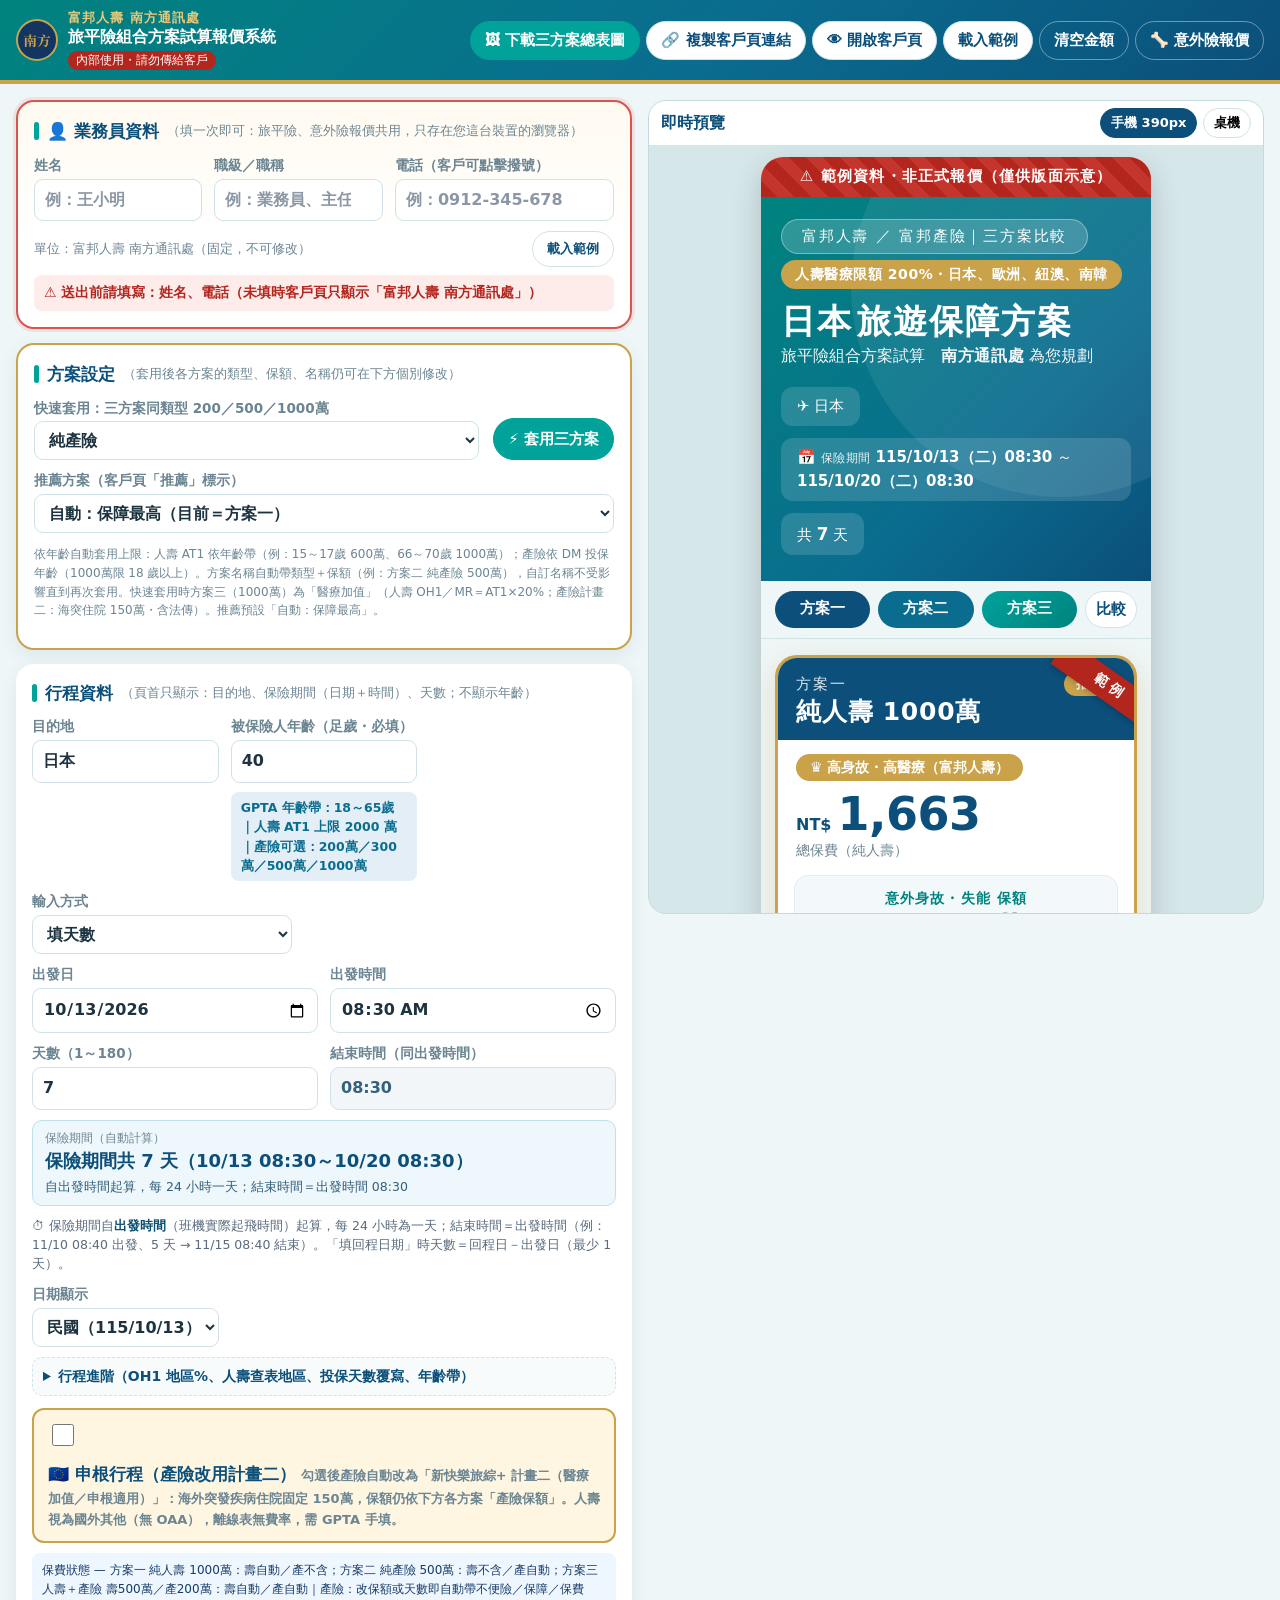
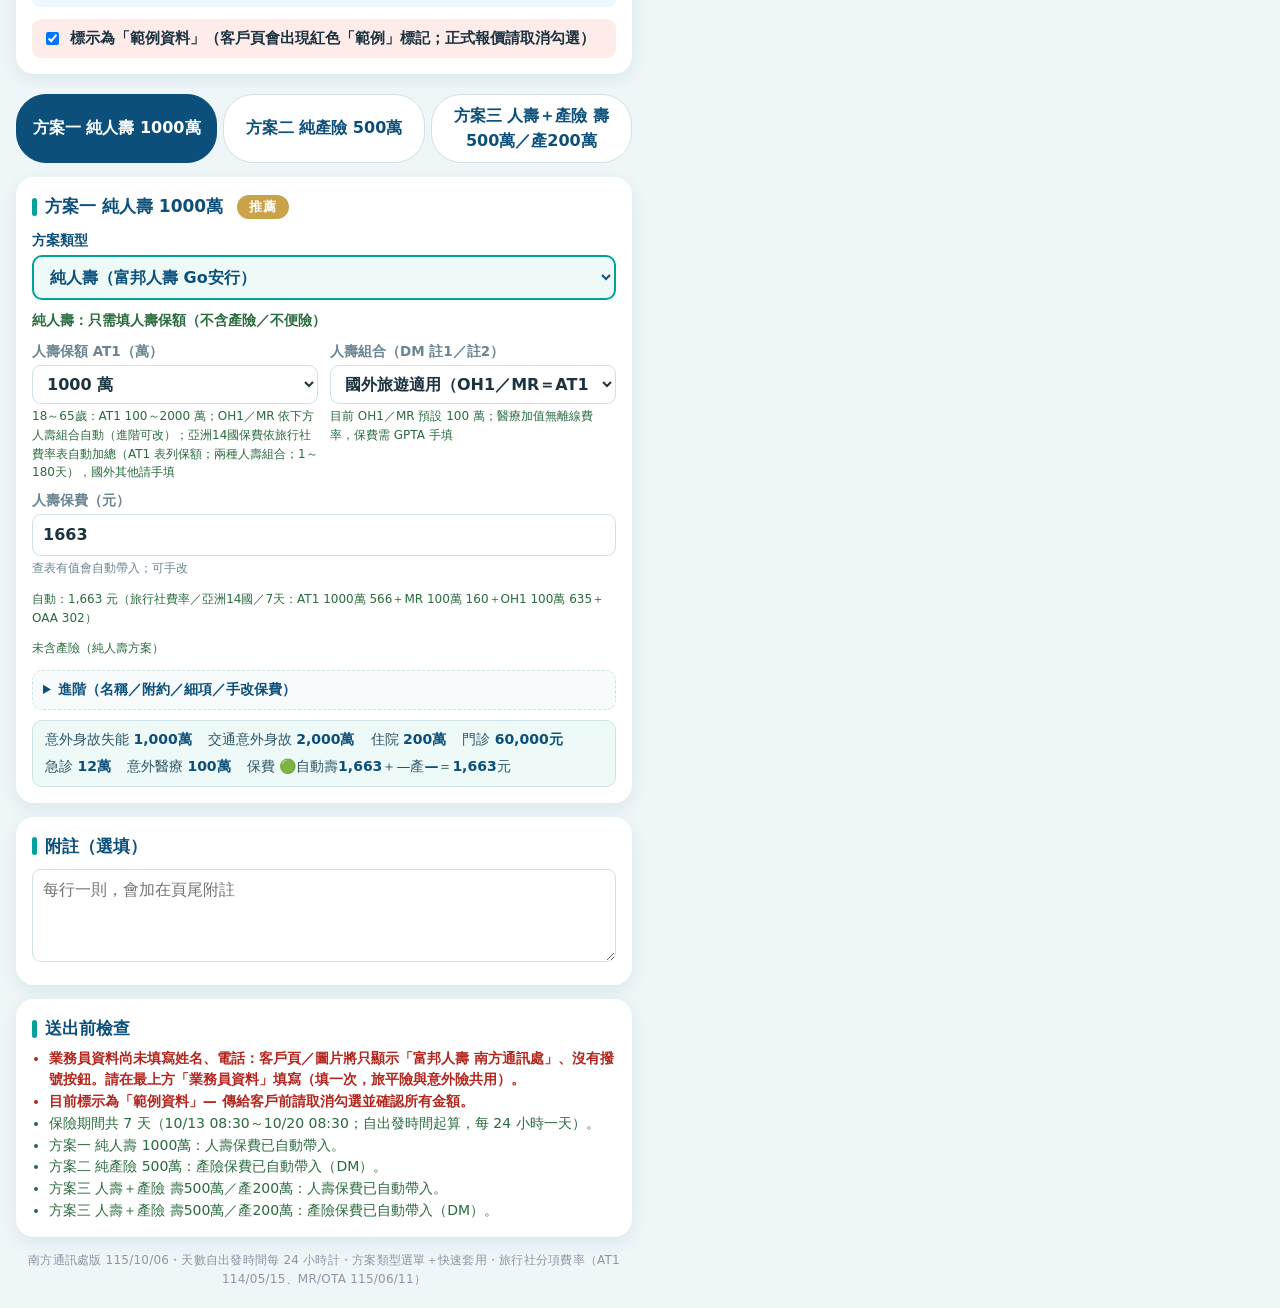
==== editor.html @ 86b8bc01 "Add the Nanfang travel-quote static site at the repository root. Includes editor.html, index.html, c" ====
<!doctype html>
<html lang="zh-Hant-TW">
<head>
<meta charset="utf-8">
<meta name="viewport" content="width=device-width, initial-scale=1">
<meta name="theme-color" content="#0a6d8f">
<meta name="robots" content="noindex, nofollow">
<meta http-equiv="Cache-Control" content="no-cache, no-store, must-revalidate">
<meta http-equiv="Pragma" content="no-cache">
<meta http-equiv="Expires" content="0">
<title>旅平險組合方案試算報價系統｜富邦人壽 南方通訊處</title>
<link rel="icon" type="image/png" href="img/favicon.png?v=20261007fr9">
<link rel="apple-touch-icon" href="img/apple-touch-icon.png?v=20261007fr9">
<link rel="stylesheet" href="css/style.css?v=20261007fr9">
<link rel="stylesheet" href="css/editor.css?v=20261007fr9">
</head>
<body class="editor-body">
<header class="ed-top">
  <div class="ed-brand"><img class="ed-logo" src="img/logo.png?v=20261007fr9" alt="富邦人壽 南方通訊處" width="42" height="42"><span class="ed-brand-text"><span class="ed-slogan">富邦人壽 南方通訊處</span><span class="ed-title"><b>旅平險組合方案試算報價系統</b><span class="ed-internal">內部使用・請勿傳給客戶</span></span></span></div>
  <div class="ed-actions">
    <button type="button" class="btn btn-gold" id="btnSummaryPng">🖼 下載三方案總表圖</button>
    <button type="button" class="btn" id="btnCopyLink" title="把客戶頁網址（報價資料全在網址內）複製下來貼到 LINE">🔗 複製客戶頁連結</button>
    <button type="button" class="btn" id="btnOpenClient">👁 開啟客戶頁</button>
    <button type="button" class="btn" id="btnSample">載入範例</button>
    <button type="button" class="btn btn-ghost" id="btnClear">清空金額</button>
    <a class="btn btn-ghost" id="lnkAccident" href="https://s193yt.github.io/accident-quote/" title="意外險保障試算報價系統">🦴 意外險報價</a>
  </div>
</header>


<div class="ed-layout">
  <form class="ed-form" id="form" autocomplete="off" onsubmit="return false">
    <section class="ed-card agent-card" id="agentCard">
      <h2>👤 業務員資料 <small>（填一次即可：旅平險、意外險報價共用，只存在您這台裝置的瀏覽器）</small></h2>
      <div class="grid agent-grid">
        <label>姓名<input type="text" id="agentName" maxlength="20" placeholder="例：王小明" autocomplete="off"></label>
        <label>職級／職稱<input type="text" id="agentTitle" maxlength="20" list="agentTitleList" placeholder="例：業務員、主任" autocomplete="off"></label>
        <label>電話（客戶可點擊撥號）<input type="tel" id="agentPhone" maxlength="24" placeholder="例：0912-345-678" autocomplete="off"></label>
      </div>
      <datalist id="agentTitleList"></datalist>
      <div class="agent-foot"><span class="agent-unit">單位：富邦人壽 南方通訊處（固定，不可修改）</span><button type="button" class="btn btn-sm" id="agentSample">載入範例</button></div>
      <p class="agent-status" id="agentStatus" role="status"></p>
    </section>
    <section class="ed-card quick-card" id="quickCard">
      <h2>方案設定 <small>（套用後各方案的類型、保額、名稱仍可在下方個別修改）</small></h2>
      <div class="quick-row">
        <label>快速套用：三方案同類型 200／500／1000萬
          <select id="quickKind">
            <option value="prop">純產險</option>
            <option value="life">純人壽（AT1）</option>
            <option value="both">人壽＋產險（壽、產各同檔）</option>
          </select>
        </label>
        <button type="button" class="btn btn-gold" id="btnQuickApply">⚡ 套用三方案</button>
        <label>推薦方案（客戶頁「推薦」標示）
          <select id="recoSel">
            <option value="auto">自動：保障最高</option>
            <option value="">無</option>
            <option value="0">方案一</option>
            <option value="1">方案二</option>
            <option value="2">方案三</option>
          </select>
        </label>
      </div>
      <p class="hint">依年齡自動套用上限：人壽 AT1 依年齡帶（例：15～17歲 600萬、66～70歲 1000萬）；產險依 DM 投保年齡（1000萬限 18 歲以上）。方案名稱自動帶類型＋保額（例：方案二 純產險 500萬），自訂名稱不受影響直到再次套用。快速套用時方案三（1000萬）為「醫療加值」（人壽 OH1／MR＝AT1×20%；產險計畫二：海突住院 150萬・含法傳）。推薦預設「自動：保障最高」。</p>
    </section>

    <section class="ed-card">
      <h2>行程資料 <small>（頁首只顯示：目的地、保險期間（日期＋時間）、天數；不顯示年齡）</small></h2>
      <div class="grid g2">
        <label>目的地<input type="text" data-k="destination" placeholder="例：日本／法國（申根）" aria-describedby="destWarn"><span class="dest-warn" id="destWarn" role="alert" hidden></span></label>
        <label>被保險人年齡（足歲・必填）<input type="number" min="0" max="100" step="1" data-k="age" inputmode="numeric" placeholder="例：35（不會顯示在客戶頁）" aria-describedby="ageWarn ageHint"><span class="dest-warn" id="ageWarn" role="alert" hidden></span><span class="hint" id="ageHint"></span></label>
        <div class="date-row">
          <label class="mode-sel">輸入方式<select data-k="dateMode"><option value="days">填天數</option><option value="range">填回程日期</option></select></label>
          <label>出發日<input type="date" data-k="startDate"></label>
          <label>出發時間<input type="time" step="60" data-k="startTime" aria-describedby="periodHint"></label>
          <label class="m-days">天數（1～180）<input type="number" min="1" max="180" step="1" inputmode="numeric" data-k="tripDays" placeholder="例：5"></label>
          <label class="m-range">回程日<input type="date" data-k="endDate"></label>
          <label>結束時間（同出發時間）<input type="text" id="endTimeRO" readonly tabindex="-1" placeholder="同出發時間"></label>
          <div class="days-auto" id="daysAuto" aria-live="polite"><span class="days-auto-lbl">保險期間（自動計算）</span><span class="days-auto-val" id="daysAutoVal"></span><span class="days-auto-sub" id="daysAutoSub"></span></div>
          <p class="period-hint" id="periodHint">⏱ 保險期間自<b>出發時間</b>（班機實際起飛時間）起算，每 24 小時為一天；結束時間＝出發時間（例：11/10 08:40 出發、5 天 → 11/15 08:40 結束）。「填回程日期」時天數＝回程日－出發日（最少 1 天）。</p>
          <span class="dest-warn" id="dateWarn" role="alert" hidden></span>
        </div>
        <label>日期顯示
          <select data-k="dateFormat"><option value="roc">民國（115/10/13）</option><option value="ad">西元（2026/10/13）</option></select>
        </label>
      </div>
      <details class="prop-advanced" style="margin-top:10px">
        <summary>行程進階（OH1 地區%、人壽查表地區、投保天數覆寫、年齡帶）</summary>
        <div class="grid g2" style="margin-top:8px">
          <label>人壽 OH1 地區限額調整
            <select data-k="lifeRegionPct"></select>
            <span class="hint" id="regionHint"></span>
          </label>
          <label>人壽費率類型
            <select data-k="lifeRateType">
              <option value="agency">旅行社／快易保費率</option>
            </select>
          </label>
          <label>人壽旅遊地區（查表用）
            <select data-k="lifeRegion">
              <option value="asia14">國外亞洲14國（可附 OAA）</option>
              <option value="other">國外其他</option>
            </select>
            <span class="hint">申根勾選時會自動改為「國外其他」</span>
          </label>
          <label>投保天數覆寫（選填）
            <input type="number" min="1" max="365" step="1" data-k="daysOverride" inputmode="numeric" placeholder="空白＝依上方天數／日期">
            <span class="hint">一般不需填：天數依上方輸入計算。僅在公司系統試算天數不同時手動指定</span>
          </label>
          <label>年齡區間（依上方年齡自動・客戶頁不顯示）
            <select data-k="ageBand" disabled>
              <option value="18-65">18足歲～65歲</option>
              <option value="15-17">15足歲～17歲</option>
              <option value="66-70">66～70歲</option>
              <option value="71-75">71～75歲</option>
              <option value="76-80">76～80歲</option>
              <option value="81-100">81～100歲</option>
              <option value="under15">未滿15足歲</option>
            </select>
          </label>
        </div>
      </details>
      <label class="schengen-toggle">
        <input type="checkbox" data-k="schengen">
        <span>
          <span class="st-title">🇪🇺 申根行程（產險改用計畫二）</span>
          <span class="st-desc">勾選後產險自動改為「新快樂旅綜+ 計畫二（醫療加值／申根適用）」：海外突發疾病住院固定 <b>150萬</b>，保額仍依下方各方案「產險保額」。人壽視為國外其他（無 OAA），離線表無費率，需 GPTA 手填。</span>
          <span class="hint auto" id="schengenAutoHint" hidden>已依目的地自動勾選申根</span>
        </span>
      </label>
      <p class="hint" id="autoPremiumBanner" style="margin:10px 0 0;padding:8px 10px;background:#eef6ff;border-radius:8px;color:#173c66"></p>
      <label class="check sample-check"><input type="checkbox" data-k="sample"> 標示為「範例資料」（客戶頁會出現紅色「範例」標記；正式報價請取消勾選）</label>
    </section>

    <div class="plan-tabs" id="planTabs"></div>
    <div id="planForms"></div>

    <section class="ed-card">
      <h2>附註（選填）</h2>
      <textarea data-k="extraNotesText" rows="3" placeholder="每行一則，會加在頁尾附註"></textarea>
    </section>

    <section class="ed-card checks" id="checks"></section>
  <p class="build-ver" id="buildVersion">南方通訊處版 115/10/06・天數自出發時間每 24 小時計・方案類型選單＋快速套用・旅行社分項費率（AT1 114/05/15、MR/OTA 115/06/11）</p>
  </form>

  <aside class="ed-preview">
    <div class="pv-bar">
      <span>即時預覽</span>
      <div class="pv-toggle">
        <button type="button" class="on" data-w="390">手機 390px</button>
        <button type="button" data-w="full">桌機</button>
      </div>
    </div>
    <div class="pv-scroll"><div class="pv-frame" id="pvFrame"><div class="app" id="preview"></div></div></div>
  </aside>
</div>

<script src="js/vendor/pako.min.js?v=20261007fr9"></script>
<script src="js/vendor/html2canvas.min.js?v=20261007fr9"></script>
<script src="js/agent-profile.js?v=20261007fr9"></script>
<script src="js/common.js?v=20261007fr9"></script>
<script src="js/sample-data.js?v=20261007fr9"></script>
<script src="js/presets.js?v=20261007fr9"></script>
<script src="js/life-component-rates.js?v=20261007fr9"></script>
<script src="js/life-rates.js?v=20261007fr9"></script>
<script src="js/summary-export.js?v=20261007fr9"></script>
<script src="js/editor.js?v=20261007fr9"></script>
</body>
</html>
---- css/style.css ----
/* 旅平險 三方案報價 — 115/10/06 美編：同原版 DM（青綠→深藍漸層、白色圓角卡、金色推薦框） */
:root {
  --navy: #0b4f7a;        /* DM 深藍（方案一、標題字） */
  --navy-2: #0a6d8f;      /* DM 湖藍（方案二） */
  --navy-3: #0a3d5e;      /* 頁尾漸層深端 */
  --teal: #00a29a;        /* DM 青綠（方案三、強調、電話膠囊） */
  --teal-d: #00837f;
  --gold: #c9a24a;        /* DM 金（推薦框、頁尾金線、logo 金框） */
  --gold-2: #e6c97a;
  --gold-soft: #fff6e2;
  --amber-bg: #fff1d6; --amber: #a86a00;
  --blue-bg: #e3eef6;
  --navy-soft: #e3eef6;
  --tint: #f3f9fa;        /* 表格首欄、身故框 */
  --tint-teal: #eefaf8;   /* 推薦欄底色 */
  --ink: #1d3340;
  --ink-2: #4b6573;
  --muted: #6b8592;
  --line: #e3edf0;
  --dash: #cfe3e6;
  --bg: #eef6f7;
  --card: #ffffff;
  --danger: #b3261e;
  --radius: 22px;
  --shadow: 0 10px 30px rgba(11,79,122,.13);
  --font: "Noto Sans CJK TC", "Noto Sans TC", "PingFang TC", "Heiti TC", "Microsoft JhengHei", system-ui, sans-serif;
}
* { box-sizing: border-box; }
html { -webkit-text-size-adjust: 100%; text-size-adjust: 100%; }
body {
  margin: 0; background: var(--bg); color: var(--ink);
  font-family: var(--font); font-size: 17px; line-height: 1.55;
  -webkit-font-smoothing: antialiased;
}
.app { max-width: 1240px; margin: 0 auto; padding-bottom: env(safe-area-inset-bottom); background: var(--bg); }
.loading, .noscript { padding: 48px 20px; text-align: center; color: var(--muted); }

/* 範例標示 */
.sample-banner {
  position: sticky; top: 0; z-index: 20;
  background: repeating-linear-gradient(45deg, #b3261e, #b3261e 12px, #c4362d 12px, #c4362d 24px);
  color: #fff; text-align: center; font-weight: 700; letter-spacing: .08em;
  padding: 8px 12px; font-size: 15px;
}
.card-sample {
  position: absolute; top: 14px; right: -38px; transform: rotate(35deg);
  background: var(--danger); color: #fff; font-weight: 800; font-size: 14px; letter-spacing: .3em;
  padding: 4px 44px; z-index: 2; box-shadow: 0 2px 6px rgba(0,0,0,.2);
}

/* ===== 頁首（DM hero：漸層＋右上圓形光暈＋標籤膠囊＋大標＋行程膠囊） ===== */
.hero {
  background: linear-gradient(135deg, var(--teal-d) 0%, var(--navy-2) 60%, var(--navy) 100%);
  color: #fff; padding: 22px 20px 26px; position: relative; overflow: hidden;
}
.hero::after {
  content: ""; position: absolute; right: -90px; top: -90px; width: 260px; height: 260px;
  border-radius: 50%; background: rgba(255,255,255,.07); pointer-events: none;
}
.hero > * { position: relative; z-index: 1; }
.hero-tags { display: flex; flex-wrap: wrap; gap: 6px 8px; align-items: center; }
.hero-tag {
  display: inline-block; background: rgba(255,255,255,.18); border: 1px solid rgba(255,255,255,.35);
  border-radius: 40px; padding: 3px 14px; font-size: 13.5px; letter-spacing: .12em;
}
.hero-badge, .hero-schengen {
  display: inline-block; padding: 3px 12px; border-radius: 40px; font-size: 12.5px; font-weight: 700;
  background: #fff; color: var(--navy); letter-spacing: .04em;
}
.hero-badge.gold, .hero-region { background: var(--gold); color: #fff; }
.hero-title {
  margin: 10px 0 2px; font-size: 34px; line-height: 1.2; font-weight: 700; letter-spacing: .06em;
  display: flex; flex-wrap: wrap; gap: 0 4px; align-items: baseline;
}
.hero-title .ttl { white-space: nowrap; }
.hero-sub { font-size: 16px; opacity: .95; }
.hero-sub b { font-weight: 700; letter-spacing: .04em; }
.hero-trip { display: flex; flex-wrap: wrap; gap: 8px; margin-top: 14px; font-size: 15px; }
.hero-trip span { background: rgba(255,255,255,.14); border-radius: 10px; padding: 5px 12px; }
.hero-trip b { font-weight: 700; font-size: 1.12em; }

/* 方案導覽（手機） */
.plan-nav {
  position: sticky; top: 0; z-index: 10; display: flex; gap: 8px; padding: 10px 14px;
  background: rgba(238,246,247,.95); backdrop-filter: blur(6px); -webkit-backdrop-filter: blur(6px);
  border-bottom: 1px solid var(--dash); overflow-x: auto;
}
.sample-banner ~ .plan-nav { top: 39px; }
.plan-nav a {
  flex: 1 0 auto; text-align: center; text-decoration: none; color: #fff; white-space: nowrap;
  background: var(--navy); border-radius: 999px; padding: 6px 14px; font-weight: 700; font-size: 15px;
}
.plan-nav a.pc2 { background: var(--navy-2); }
.plan-nav a.pc3 { background: linear-gradient(135deg, var(--teal), var(--teal-d)); }
.plan-nav a.nav-cmp { background: #fff; color: var(--navy); border: 1px solid var(--dash); flex-grow: 0; }
.plan-nav a:active { filter: brightness(.9); }

/* ===== 方案卡片（DM opt） ===== */
.plans { display: grid; grid-template-columns: 1fr; gap: 18px; padding: 16px 14px 8px; }
.plan-card {
  position: relative; overflow: hidden; background: var(--card); border-radius: var(--radius);
  border: 3px solid transparent; box-shadow: var(--shadow);
  display: flex; flex-direction: column; scroll-margin-top: 64px;
  --pc: var(--navy); --pc-bg: var(--blue-bg);
}
.plan-card.pc2 { --pc: var(--navy-2); --pc-bg: var(--amber-bg); }
.plan-card.pc3 { --pc: var(--teal-d); --pc-bg: #dff4f1; }
.plan-card.is-reco { border-color: var(--gold); box-shadow: 0 10px 30px rgba(201,162,74,.28); }
.plan-head { background: var(--pc); color: #fff; padding: 14px 18px 12px; }
.plan-card.pc3 .plan-head { background: linear-gradient(135deg, var(--teal), var(--teal-d)); }
.plan-title { display: flex; align-items: center; gap: 10px; }
.plan-no { font-size: 15px; opacity: .88; letter-spacing: .14em; }
.plan-nm { font-size: 25px; font-weight: 700; line-height: 1.25; letter-spacing: .03em; }
.plan-title:only-child .plan-no { font-size: 24px; font-weight: 700; opacity: 1; }
.reco-badge { margin-left: auto; background: var(--gold); color: #fff; font-size: 13px; font-weight: 700; padding: 2px 12px; border-radius: 999px; letter-spacing: .08em; }
.plan-tagline {
  align-self: flex-start; margin: 14px 18px 0; padding: 3px 14px; border-radius: 30px;
  font-size: 14px; font-weight: 700; background: var(--blue-bg); color: var(--navy);
}
.plan-card.pc2 .plan-tagline { background: var(--amber-bg); color: var(--amber); }
.plan-card.pc3 .plan-tagline { background: #dff4f1; color: var(--teal-d); }
.plan-card.is-reco .plan-tagline { background: var(--gold); color: #fff; }

/* 大字保費（DM price） */
.price-box { margin: 8px 18px 2px; }
.price { color: var(--pc); font-weight: 700; display: flex; align-items: baseline; gap: 6px; }
.price .c { font-size: 16px; }
.price .n { font-size: 46px; line-height: 1.1; letter-spacing: -.5px; }
.price.miss { font-size: 20px; color: var(--amber); padding: 6px 0; }
.price-sub { font-size: 13.5px; color: var(--muted); }

/* 身故框 */
.death-box { margin: 12px 16px 4px; padding: 12px 14px; border-radius: 14px; background: var(--tint); border: 1px solid var(--line); text-align: center; }
.death-label { color: var(--teal-d); font-size: 14px; font-weight: 700; letter-spacing: .08em; }
.death-val { font-size: 34px; font-weight: 700; color: var(--navy); line-height: 1.2; }
.death-br { color: var(--muted); font-size: 14px; }
.death-box.child .death-val { font-size: 28px; }

.transport-box { margin-top: 10px; padding: 8px 10px; border-radius: 10px; background: #fff; border: 1px dashed var(--dash); }
.tr-label { font-size: 13px; color: var(--teal-d); font-weight: 700; line-height: 1.4; }
.tr-val { font-size: 24px; font-weight: 700; color: var(--navy); line-height: 1.25; }
.tr-br { font-size: 12.5px; color: var(--muted); }

/* 區塊標題（DM sec-title：青綠圓角直條） */
.sec-title {
  margin: 0 0 6px; font-size: 16px; font-weight: 700; color: var(--navy); letter-spacing: .08em;
  display: flex; align-items: center; gap: 8px;
}
.sec-title::before { content: ""; flex: none; width: 5px; height: 17px; border-radius: 3px; background: var(--teal); }
.sec-title.big { font-size: 21px; gap: 10px; }
.sec-title.big::before { width: 7px; height: 22px; border-radius: 4px; }
.sec-title small { margin-left: auto; font-size: 13px; color: var(--muted); font-weight: 400; letter-spacing: 0; }

.cov, .inconv, .others, .life-extra { padding: 14px 18px 6px; }
.inconv, .others, .life-extra { border-top: 1px dashed var(--dash); margin-top: 6px; }

.cov-row { display: grid; grid-template-columns: 1fr auto; align-items: baseline; column-gap: 10px; padding: 8px 0; border-bottom: 1px dashed var(--line); }
.cov-row:last-of-type { border-bottom: 0; }
.cov-label { font-size: 15.5px; color: var(--ink-2); font-weight: 500; }
.cov-sub { display: block; font-size: 12.5px; color: var(--muted); font-weight: 400; }
.cov-val { text-align: right; white-space: nowrap; }
.cov-val strong { font-size: 21px; color: var(--ink); line-height: 1.25; }
.cov-br { grid-column: 1 / -1; text-align: right; font-size: 13.5px; color: var(--muted); }
.oaa-chip { margin: 8px 0 4px; padding: 8px 12px; border-radius: 12px; background: var(--blue-bg); color: var(--navy); font-size: 14px; font-weight: 600; }
.region-chip { margin: 8px 0 4px; padding: 8px 12px; border-radius: 12px; background: var(--amber-bg); color: #8a5600; font-size: 14px; font-weight: 600; }

.items { list-style: none; margin: 0; padding: 0; }
.items li { display: flex; justify-content: space-between; align-items: baseline; gap: 12px; padding: 7px 0; border-bottom: 1px dashed var(--line); }
.items li:last-child { border-bottom: 0; }
.it-name { font-size: 15.5px; color: var(--ink-2); flex: 0 1 46%; }
.it-amt { font-size: 15.5px; font-weight: 700; color: var(--ink); text-align: right; flex: 1 1 54%; }
.it-amt .nw { white-space: nowrap; }
.empty { color: #9aaab2; font-size: 15px; margin: 4px 0; }

.extra-list { list-style: none; margin: 0; padding: 0; }
.extra-list li { padding: 7px 0; border-bottom: 1px dashed var(--line); display: flex; flex-direction: column; gap: 1px; }
.extra-list li:last-child { border-bottom: 0; }
.extra-list b { font-size: 15px; color: var(--ink-2); font-weight: 600; }
.extra-list span { font-size: 14.5px; color: var(--navy); font-weight: 700; }

/* 卡片底部保費算式 */
.premium { margin-top: auto; padding: 12px 18px 16px; background: var(--tint); border-top: 1px dashed var(--dash); text-align: center; }
.plan-card.is-reco .premium { background: var(--tint-teal); }
.prem-label { font-size: 13px; color: var(--muted); font-weight: 700; letter-spacing: .3em; }
.prem-formula { font-size: 16px; color: var(--ink-2); }
.prem-formula b { font-size: 18px; color: var(--ink); }
.prem-total { font-size: 30px; font-weight: 700; color: var(--pc, var(--navy)); letter-spacing: .01em; }

/* ===== 主要保障比較（DM 表格） ===== */
.cmp-card { margin: 16px 14px 0; background: #fff; border-radius: var(--radius); box-shadow: var(--shadow); padding: 18px 14px 14px; scroll-margin-top: 64px; }
.cmp-scroll { overflow-x: auto; -webkit-overflow-scrolling: touch; margin-top: 10px; }
table.cmp { width: 100%; min-width: 340px; table-layout: fixed; border-collapse: separate; border-spacing: 0; }
.cmp th { font-size: 14px; color: #fff; padding: 9px 4px; font-weight: 700; line-height: 1.3; background: var(--navy); }
.cmp th.k { width: 28%; border-top-left-radius: 12px; }
.cmp th.pc2 { background: var(--navy-2); }
.cmp th.pc3 { background: var(--teal); }
.cmp th:last-child { border-top-right-radius: 12px; }
.cmp th small { display: block; font-size: 11.5px; font-weight: 400; opacity: .9; }
.cmp td { text-align: center; padding: 9px 4px; font-size: 15px; font-weight: 700; color: var(--navy); border-bottom: 1px solid var(--line); line-height: 1.3; word-break: break-word; }
.cmp td.k { text-align: left; padding-left: 10px; font-size: 14px; color: var(--ink); background: var(--tint); }
.cmp td.reco { background: var(--tint-teal); color: var(--teal-d); }
.cmp td small { display: block; font-size: 11px; font-weight: 400; color: var(--muted); }
.cmp td.na { color: #b8c6cc; font-weight: 400; }
.cmp td.yes { color: var(--teal-d); }
.cmp td.miss { font-size: 12.5px; color: var(--amber); }
.cmp td.txt { font-size: 12.5px; }
.cmp tr.prem td:not(.k) { font-size: 16.5px; }
.cmp-more { margin: 8px 0 0; font-size: 12.5px; color: var(--muted); text-align: right; }

/* 注意事項 */
.notes-wrap { margin: 16px 14px 0; background: #fff; border-radius: 18px; padding: 16px 16px 10px; box-shadow: 0 6px 18px rgba(11,79,122,.08); }
.notes { margin: 8px 0 0; padding-left: 1.2em; color: var(--ink-2); font-size: 13.5px; line-height: 1.65; }
.notes li { margin: 3px 0; }
.notes li::marker { color: var(--teal); }

/* ===== 頁尾簽名（DM foot：深藍漸層＋金線＋金框圓 logo＋青綠電話膠囊） ===== */
.site-footer {
  margin: 22px 0 0; padding: 20px 18px 18px;
  background: linear-gradient(135deg, var(--navy), var(--navy-3)); color: #fff; border-top: 5px solid var(--gold);
}
.sig-wrap { display: flex; align-items: center; flex-wrap: wrap; gap: 12px 16px; }
.sig-logo {
  width: 76px; height: 76px; border-radius: 50%; object-fit: cover; flex: none;
  border: 3px solid var(--gold); box-shadow: 0 0 0 4px rgba(201,162,74,.25);
}
.sig-text { min-width: 0; flex: 1 1 160px; }
.sig-kicker { font-size: 13px; color: var(--gold-2); letter-spacing: .2em; }
.sig-name { font-size: 24px; font-weight: 700; letter-spacing: .08em; line-height: 1.3; }
.sig-unit { font-size: 13px; color: #c9dbe6; letter-spacing: .06em; }
.sig-phone {
  display: inline-flex; align-items: center; justify-content: center; gap: 6px; flex: 1 1 100%;
  padding: 8px 22px; border-radius: 40px; background: var(--teal); color: #fff;
  font-weight: 700; font-size: 22px; text-decoration: none; letter-spacing: .04em;
}
.sig-disc { margin-top: 12px; font-size: 12px; opacity: .75; }

.error-box { margin: 40px 16px; padding: 24px; background: #fff; border-radius: var(--radius); border: 1px solid #f1c9c6; text-align: center; }
.error-box h2 { color: var(--danger); margin-top: 0; }

/* 舊版類別（保留相容） */
.brand-bar { display: none; }

/* ===== 平板／桌機：三欄並排，卡片疊在頁首漸層上（同 DM） ===== */
@media (min-width: 760px) {
  .hero { padding: 34px 40px 104px; border-radius: 0 0 28px 28px; }
  .hero::after { right: -120px; top: -120px; width: 420px; height: 420px; }
  .hero-tag { font-size: 15px; padding: 5px 20px; }
  .hero-badge, .hero-schengen { font-size: 14px; padding: 4px 14px; }
  .hero-title { font-size: 50px; margin-top: 12px; }
  .hero-sub { font-size: 20px; }
  .hero-trip { font-size: 18px; gap: 12px; margin-top: 18px; }
  .hero-trip span { padding: 8px 16px; border-radius: 12px; }
  .plan-nav { display: none; }
  .plans { grid-template-columns: repeat(auto-fit, minmax(300px, 1fr)); gap: 18px; padding: 0 28px 8px; margin-top: -76px; position: relative; z-index: 2; }
  .cmp-card { margin: 20px 28px 0; padding: 24px 26px 20px; }
  .cmp th { font-size: 16px; padding: 12px 6px; }
  .cmp th small { font-size: 13px; }
  .cmp td { font-size: 18px; padding: 11px 6px; }
  .cmp td.k { font-size: 16px; padding-left: 14px; }
  .cmp td small { font-size: 12.5px; }
  .cmp td.txt, .cmp td.miss { font-size: 14px; }
  .cmp tr.prem td:not(.k) { font-size: 20px; }
  .cmp th.k { width: 22%; }
  .notes-wrap { margin: 20px 28px 0; padding: 18px 24px 12px; }
  .site-footer { margin-top: 26px; padding: 24px 40px 20px; border-radius: 28px 28px 0 0; }
  .sig-wrap { flex-wrap: nowrap; gap: 22px; }
  .sig-logo { width: 104px; height: 104px; }
  .sig-name { font-size: 32px; }
  .sig-kicker { font-size: 15px; }
  .sig-unit { font-size: 14px; }
  .sig-phone { flex: none; margin-left: auto; font-size: 30px; padding: 8px 28px; }
}
@media (min-width: 1100px) {
  .plans { grid-template-columns: repeat(3, 1fr); }
  .it-name, .it-amt { font-size: 15px; }
  .cov-label { font-size: 15px; }
}
@media print {
  body { background: #fff; }
  .plan-nav, .sample-banner { position: static; }
  .plan-card { break-inside: avoid; box-shadow: none; }
}

/* 手機微調 */
.hero-sub .nw { white-space: nowrap; }
@media (max-width: 759px) {
  .plan-nav .nav-nm { display: none; }
  .plan-nav a { padding: 6px 10px; }
  .hero-trip { font-size: 14px; gap: 6px; }
  .hero-trip span { padding: 4px 10px; }
  .cmp td { padding: 8px 2px; }
  .cmp tr.prem td:not(.k) { font-size: 14.5px; white-space: nowrap; }
}
.pv-frame:not(.full) .plan-nav .nav-nm { display: none; }
.pv-frame:not(.full) .plan-nav a { padding: 6px 10px; }
.cmp tr.prem td.miss { font-size: 12.5px; white-space: normal; }
@media (min-width: 760px) { .cmp tr.prem td.miss { font-size: 14px; } }

/* fr3：三方案同類型 → 手機導覽列顯示保額檔次（桌機已含於名稱） */
.plan-nav .nav-tier { display: none; font-size: 13px; font-weight: 700; }
@media (max-width: 759px) { .plan-nav .nav-tier { display: inline; } }
.pv-frame:not(.full) .plan-nav .nav-tier { display: inline; }

/* fr6：保險期間（起訖日時）— 起訖各自不換行 */
.hero-trip .pd-lbl, .sum-trip .pd-lbl { font-size: .82em; opacity: .9; letter-spacing: .04em; }
.hero-trip .pd-t, .sum-trip .pd-t { font-style: normal; font-weight: 700; white-space: nowrap; }
---- css/editor.css ----
/* 編輯器（內部使用） */
.editor-body { background: #eef6f7; font-size: 16px; }
.ed-top {
  position: sticky; top: 0; z-index: 50; background: var(--navy); color: #fff;
  display: flex; flex-wrap: wrap; align-items: center; justify-content: space-between; gap: 8px 16px; padding: 10px 16px;
  border-bottom: 3px solid var(--gold);
}
.ed-brand { font-size: 18px; }
.ed-brand b { color: var(--gold-2); }
.ed-internal { margin-left: 10px; font-size: 12px; background: #b3261e; padding: 2px 8px; border-radius: 999px; vertical-align: middle; }
.ed-actions { display: flex; flex-wrap: wrap; gap: 6px; }
.btn {
  appearance: none; border: 1px solid #cfe3e6; background: #fff; color: var(--navy); font: inherit; font-size: 15px; font-weight: 700;
  padding: 7px 12px; border-radius: 10px; cursor: pointer; text-decoration: none; display: inline-flex; align-items: center; gap: 4px;
}
.btn:hover { filter: brightness(.96); }
.btn-gold { background: var(--gold); border-color: var(--gold); color: var(--navy); }
.btn-ghost { background: transparent; color: #fff; border-color: rgba(255,255,255,.4); }
.btn-sm { font-size: 13px; padding: 4px 8px; border-radius: 8px; }
.btn-danger { color: var(--danger); }


.ed-layout { display: grid; grid-template-columns: 1fr; gap: 16px; padding: 16px; max-width: 1600px; margin: 0 auto; }
   
  .ed-layout { grid-template-columns: minmax(520px, 1fr) minmax(430px, 1fr); align-items: start; }
  .ed-preview { position: sticky; top: 70px; height: calc(100vh - 86px); }
  .pv-scroll { height: calc(100% - 44px); }

.ed-card { background: #fff; border-radius: 14px; padding: 16px; margin-bottom: 14px; border: 1px solid var(--line); }
.ed-card h2 { margin: 0 0 10px; font-size: 17px; color: var(--navy); }
.ed-card h2 small { font-weight: 400; color: var(--muted); font-size: 13px; }
.ed-card h3 { margin: 16px 0 8px; font-size: 15px; color: var(--navy); border-left: 4px solid var(--gold); padding-left: 8px; }
.grid { display: grid; gap: 10px 12px; }
.g2 { grid-template-columns: repeat(auto-fit, minmax(180px, 1fr)); }
.g3 { grid-template-columns: repeat(auto-fit, minmax(150px, 1fr)); }
label { display: flex; flex-direction: column; gap: 3px; font-size: 13.5px; color: var(--muted); font-weight: 600; }
label.check { flex-direction: row; align-items: center; gap: 8px; color: var(--ink); font-size: 15px; }
input[type=text], input[type=tel], input[type=number], input[type=date], input[type=time], select, textarea {
  font: inherit; font-size: 16px; color: var(--ink); padding: 8px 10px; border: 1px solid #cfe3e6; border-radius: 9px; background: #fff; width: 100%;
}
input:focus, select:focus, textarea:focus { outline: 2px solid var(--gold); border-color: var(--gold); }
input::placeholder { color: #8b97a5; }
.hint { font-size: 12px; color: var(--muted); font-weight: 400; }
.hint.auto { color: #2a6b3f; }
.sample-check { margin-top: 12px; background: #fdecea; padding: 8px 10px; border-radius: 9px; }

.plan-tabs { display: flex; gap: 6px; margin-bottom: 8px; position: sticky; top: 58px; z-index: 5; background: #eef6f7; padding: 6px 0; }
.plan-tabs button { flex: 1; font: inherit; font-weight: 800; padding: 9px; border-radius: 10px; border: 1px solid #cfe3e6; background: #fff; color: var(--navy); cursor: pointer; }
.plan-tabs button.on { background: var(--navy); color: #fff; border-color: var(--navy); }
.plan-form[hidden] { display: none; }
.sumbar { display: flex; flex-wrap: wrap; gap: 6px 16px; background: var(--gold-soft); border: 1px solid #cfe3e6; border-radius: 10px; padding: 8px 12px; font-size: 14px; color: #2e5566; margin-top: 10px; }
.sumbar b { color: var(--navy); }
.sub-box { border: 1px solid var(--line); border-radius: 12px; padding: 12px; margin-top: 10px; }
.sub-box.off { opacity: .55; }
.preset-row { display: flex; gap: 8px; align-items: end; flex-wrap: wrap; margin-bottom: 8px; }
.preset-row label { flex: 1 1 260px; }

.list-ed { display: flex; flex-direction: column; gap: 6px; }
.list-row { display: grid; grid-template-columns: 1fr 1.3fr auto; gap: 6px; align-items: center; }
.list-row .row-btns { display: flex; gap: 3px; }
.list-row input { font-size: 15px; padding: 6px 8px; }
   
  .list-row { grid-template-columns: 1fr; padding-bottom: 8px; border-bottom: 1px dashed var(--line); }


.checks h2 { margin-bottom: 6px; }
.checks ul { margin: 0; padding-left: 1.2em; font-size: 14px; }
.checks li.warn { color: #9a5b00; }
.checks li.err { color: var(--danger); font-weight: 700; }
.checks li.ok { color: #2a6b3f; }

.ed-preview { background: #d6e7ea; border-radius: 14px; overflow: hidden; border: 1px solid #c3dadf; }
.pv-bar { display: flex; justify-content: space-between; align-items: center; padding: 8px 12px; background: #fff; font-weight: 700; color: var(--navy); height: 44px; }
.pv-toggle button { font: inherit; font-size: 13px; padding: 4px 10px; border: 1px solid #cfe3e6; background: #fff; border-radius: 8px; cursor: pointer; }
.pv-toggle button.on { background: var(--navy); color: #fff; }
.pv-scroll { overflow: auto; padding: 12px; }
.pv-frame { margin: 0 auto; background: var(--bg); border-radius: 18px; overflow: hidden; box-shadow: 0 10px 30px rgba(0,0,0,.18); width: 390px; max-width: 100%; }
.pv-frame.full { width: 100%; }
/* 預覽框內：固定使用手機排版（不依視窗寬度切換） */
.pv-frame:not(.full) .plans { grid-template-columns: 1fr !important; padding: 16px 14px 8px; }
.pv-frame:not(.full) .plan-nav { display: flex !important; }
.pv-frame:not(.full) .hero-title { font-size: 40px; }
.pv-frame .sample-banner, .pv-frame .plan-nav { position: static; }
.toast { position: fixed; left: 50%; bottom: 24px; transform: translateX(-50%); background: var(--navy); color: #fff; padding: 10px 18px; border-radius: 999px; z-index: 100; font-weight: 700; box-shadow: 0 6px 20px rgba(0,0,0,.25); }
.pv-frame.full .plans { grid-template-columns: repeat(auto-fit, minmax(280px, 1fr)) !important; }

/* 產險進階摺疊 */
.prop-advanced { border: 1px dashed #cfe3e6; border-radius: 10px; padding: 8px 10px; background: #f7fbfc; }
.prop-advanced summary { cursor: pointer; font-weight: 700; color: var(--navy); font-size: 14px; }

.schengen-toggle {
  display: flex; align-items: flex-start; gap: 12px; margin-top: 12px; padding: 12px 14px;
  border: 2px solid #c9a24a; border-radius: 12px; background: #f3f9fa; cursor: pointer;
}
.schengen-toggle input { width: 22px; height: 22px; margin-top: 2px; accent-color: #0b4f7a; flex: 0 0 auto; }
.schengen-toggle .st-title { font-size: 17px; font-weight: 800; color: #0b4f7a; }
.schengen-toggle .st-desc { font-size: 13px; color: #6b8592; margin-top: 2px; line-height: 1.45; }
.simple-amt { font-size: 18px !important; font-weight: 700; padding: 12px 14px !important; }
.plan-simple-hint { margin: 0 0 10px; color: #2a6b3f; font-size: 14px; font-weight: 600; }

.schengen-toggle #schengenAutoHint {
  display: block;
  margin-top: 6px;
  color: #0b6e4f;
  font-weight: 600;
}
.schengen-toggle #schengenAutoHint[hidden] { display: none; }

.build-ver {
  margin: 12px 4px 4px;
  font-size: 12px;
  color: #8a97a5;
  text-align: center;
  letter-spacing: 0.02em;
}

/* 國內地點警告（台灣／金門／馬祖／澎湖…不適用海外旅平險） */
.dest-warn { display: block; margin-top: 6px; padding: 8px 10px; border-radius: 8px; background: #fdecec; border: 1px solid #e0a3a3; color: #c62828; font-size: 13px; font-weight: 700; line-height: 1.5; }
.dest-warn[hidden] { display: none; }
input.is-domestic { border-color: #c62828 !important; box-shadow: 0 0 0 2px rgba(198, 40, 40, .18); background: #fff7f7; }
.btn.is-blocked { opacity: .45; cursor: not-allowed; filter: grayscale(.6); }

/* 年齡提示／超限選項 */
.dest-warn.soft { background: #fff4e5; border-color: #f0c27a; color: #9a5b00; }
.age-note { display: block; margin-top: 6px; padding: 6px 10px; border-radius: 8px; background: #e3eef6; color: #0a6d8f; font-size: 12.5px; }

/* 天數：依日期自動（唯讀文字，無輸入框） */
.date-row { grid-column: 1 / -1; display: grid; grid-template-columns: 1.25fr 1fr 1.25fr 1fr; gap: 10px 12px; align-items: end; }
.date-row .days-auto { grid-column: 1 / -1; min-height: 0; padding: 8px 12px; background: #eef7fb; border: 1px solid #bfe0ec; border-radius: 10px; }
.days-auto-sub { display: block; font-size: 12.5px; color: #33607a; margin-top: 2px; }
.days-auto-sub:empty { display: none; }
.period-hint { grid-column: 1 / -1; margin: 0; font-size: 12.5px; line-height: 1.55; color: #5a6b7d; }
.period-hint b { color: #0a4d6d; }
.date-row .dest-warn { grid-column: 1 / -1; margin-top: 0; }
.days-auto { display: flex; flex-direction: column; justify-content: flex-end; min-height: 42px; padding-bottom: 6px; }
.days-auto-lbl { font-size: 12px; color: var(--muted); }
.days-auto-val { display: block; font-weight: 800; color: var(--navy); font-size: 18px; }
.days-auto-val:empty::before { content: '—'; color: #9aa7b6; font-weight: 400; }
    .date-row { grid-template-columns: 1fr 1fr; } .days-auto { grid-column: 1 / -1; min-height: 0; } 

/* 頁首兩行：標語＋系統名稱 */
.ed-brand { display: flex; flex-direction: row; align-items: center; gap: 10px; line-height: 1.3; }
.ed-logo { display: block; width: 34px; height: 48px; flex: none; }
.ed-brand-text { display: flex; flex-direction: column; }
.ed-slogan { display: block; font-size: 13px; font-weight: 700; letter-spacing: .08em; color: #fff; opacity: .92; }
.ed-title { display: block; }
.ed-internal { white-space: nowrap; display: inline-block; }
.ed-brand-text { min-width: 0; }
   
  .ed-brand { font-size: 16px; }
  .ed-title b { display: block; }
  .ed-title .ed-internal { margin: 3px 0 0; }


/* ===== 南方通訊處版 ===== */
.ed-logo { width: 42px; height: 42px; border-radius: 50%; }
.plan-kind { display: flex; flex-wrap: wrap; gap: 8px; margin: 4px 0 10px; }
.kind-chk {
  flex: 1 1 200px; display: flex; flex-direction: row; align-items: center; gap: 10px; cursor: pointer;
  padding: 10px 12px; border-radius: 10px; border: 1.5px solid #cfe3e6; background: #f3f9fa; color: #0b4f7a;
}
.kind-chk.on { border-color: #c9a24a; background: #eefaf8; }
.kind-chk input { width: 20px; height: 20px; margin: 0; flex: none; }
.kind-txt { display: flex; flex-direction: column; line-height: 1.3; }
.kind-txt b { font-size: 16px; }
.kind-txt small { font-weight: 400; color: #6b8592; font-size: 12.5px; }
.prop-box.off { opacity: .55; }
.quick-prem { margin-top: 8px; }

/* ===== 115/10/06 美編：編輯器同 DM 色系 ===== */
.ed-top { background: linear-gradient(135deg, var(--teal-d) 0%, var(--navy-2) 55%, var(--navy) 100%); border-bottom: 4px solid var(--gold); }
.ed-logo { border: 2px solid var(--gold); box-sizing: border-box; }
.ed-brand b { color: #fff; }
.ed-slogan { color: var(--gold-2); opacity: 1; }
.btn { border-radius: 30px; padding: 7px 14px; }
.btn-gold { background: var(--teal); border-color: var(--teal); color: #fff; }
.btn-gold:hover { background: var(--teal-d); }
.btn-sm { border-radius: 20px; }
.ed-card { border-radius: 18px; border: 0; box-shadow: 0 6px 18px rgba(11,79,122,.08); }
.ed-card h2 { display: flex; align-items: center; gap: 8px; flex-wrap: wrap; }
.ed-card h2::before { content: ""; width: 5px; height: 18px; border-radius: 3px; background: var(--teal); }
.ed-card h3 { border-left-color: var(--teal); }
input:focus, select:focus, textarea:focus { outline: 2px solid var(--teal); border-color: var(--teal); }
.plan-tabs button { border-radius: 30px; }
.plan-tabs button.on { background: var(--navy); border-color: var(--navy); }
.plan-tabs button:nth-child(2).on { background: var(--navy-2); border-color: var(--navy-2); }
.plan-tabs button:nth-child(3).on { background: linear-gradient(135deg, var(--teal), var(--teal-d)); border-color: var(--teal-d); }
.sumbar { background: var(--tint-teal); border-color: var(--dash); }
.kind-chk.on { border-color: var(--teal); background: var(--tint-teal); }
.kind-chk input, .schengen-toggle input { accent-color: var(--teal-d); }
.schengen-toggle { border-color: var(--gold); background: var(--gold-soft); }
.ed-preview { border-radius: 18px; }
.pv-bar { color: var(--navy); }
.pv-toggle button { border-radius: 20px; }
.pv-toggle button.on { background: var(--navy); border-color: var(--navy); }
.pv-frame { background: var(--bg); border-radius: 22px; }
.toast { background: var(--navy); border: 2px solid var(--gold); }
.reco-badge[style] { margin-left: 6px; }
/* 預覽框內：固定使用手機排版（不依視窗寬度切換） */
.pv-frame:not(.full) .hero { padding: 22px 20px 26px; border-radius: 0; }
.pv-frame:not(.full) .hero-title { font-size: 34px; }
.pv-frame:not(.full) .hero-sub { font-size: 16px; }
.pv-frame:not(.full) .hero-trip { font-size: 15px; }
.pv-frame:not(.full) .plans { margin-top: 0; padding: 16px 14px 8px; }
.pv-frame:not(.full) .cmp-card, .pv-frame:not(.full) .notes-wrap { margin-left: 14px; margin-right: 14px; padding: 18px 14px 14px; }
.pv-frame:not(.full) .cmp th { font-size: 14px; padding: 9px 4px; }
.pv-frame:not(.full) .cmp th.k { width: 28%; }
.pv-frame:not(.full) .cmp td { font-size: 15px; padding: 9px 4px; }
.pv-frame:not(.full) .cmp td.k { font-size: 14px; padding-left: 10px; }
.pv-frame:not(.full) .cmp td small, .pv-frame:not(.full) .cmp th small { font-size: 11px; }
.pv-frame:not(.full) .cmp td.txt, .pv-frame:not(.full) .cmp td.miss { font-size: 12.5px; }
.pv-frame:not(.full) .site-footer { border-radius: 0; padding: 20px 18px 18px; }
.pv-frame:not(.full) .sig-wrap { flex-wrap: wrap; gap: 12px 16px; }
.pv-frame:not(.full) .sig-logo { width: 76px; height: 76px; }
.pv-frame:not(.full) .sig-name { font-size: 24px; }
.pv-frame:not(.full) .sig-phone { flex: 1 1 100%; margin-left: 0; font-size: 22px; }
.pv-frame.full .plans { margin-top: -76px; }

/* ===== 三方案總表圖（離屏渲染；同 DM 1080 版面，780px × scale 2） ===== */
#summaryExportHost { position: fixed; left: -10000px; top: 0; width: 780px; pointer-events: none; z-index: -1; }
.sum-root {
  width: 780px; background: #eef6f7; color: #1d3340; box-sizing: border-box; padding-bottom: 0;
  font-family: "Noto Sans CJK TC", "Noto Sans TC", "PingFang TC", "Heiti TC", "Microsoft JhengHei", sans-serif;
}
.sum-sample {
  background: repeating-linear-gradient(45deg, #b3261e, #b3261e 10px, #c4362d 10px, #c4362d 20px);
  color: #fff; text-align: center; font-weight: 800; padding: 8px; font-size: 14px; letter-spacing: .06em;
}
.sum-hero {
  background: linear-gradient(135deg, #00837f 0%, #0a6d8f 60%, #0b4f7a 100%);
  color: #fff; padding: 26px 40px 78px; position: relative; overflow: hidden;
}
.sum-hero::after { content: ""; position: absolute; right: -90px; top: -90px; width: 300px; height: 300px; border-radius: 50%; background: rgba(255,255,255,.07); }
.sum-tags { display: flex; flex-wrap: wrap; gap: 8px; align-items: center; position: relative; z-index: 1; }
.sum-tag-pill { display: inline-block; background: rgba(255,255,255,.18); border: 1px solid rgba(255,255,255,.35); border-radius: 30px; padding: 4px 16px; font-size: 17px; letter-spacing: 2px; }
.sum-hbadge { display: inline-block; background: #fff; color: #0b4f7a; border-radius: 30px; padding: 4px 14px; font-size: 15px; font-weight: 700; }
.sum-hbadge.gold { background: #c9a24a; color: #fff; }
.sum-title { font-size: 48px; font-weight: 700; letter-spacing: 3px; margin: 10px 0 2px; line-height: 1.2; position: relative; z-index: 1; }
.sum-sub { font-size: 22px; opacity: .95; position: relative; z-index: 1; }
.sum-trip { display: flex; gap: 10px; margin-top: 16px; font-size: 18px; flex-wrap: wrap; position: relative; z-index: 1; }
.sum-trip span { background: rgba(255,255,255,.14); border-radius: 9px; padding: 7px 13px; }
.sum-trip b { font-weight: 700; }
.sum-plans { margin: -58px 28px 0; position: relative; z-index: 2; display: grid; grid-template-columns: repeat(3, 1fr); gap: 12px; }
.sum-card {
  background: #fff; border-radius: 17px; box-shadow: 0 7px 21px rgba(11,79,122,.14); padding: 0 0 14px; overflow: hidden;
  display: flex; flex-direction: column; border: 2px solid transparent; --pc: #0b4f7a;
}
.sum-card.pc2 { --pc: #0a6d8f; } .sum-card.pc3 { --pc: #00837f; }
.sum-card.reco { border-color: #c9a24a; }
.sum-card-h { padding: 11px 13px 10px; color: #fff; background: var(--pc); }
.sum-card.pc3 .sum-card-h { background: linear-gradient(135deg, #00a29a, #00837f); }
.sum-card-h .no { font-size: 15px; opacity: .9; letter-spacing: 2px; display: flex; align-items: center; gap: 6px; }
.sum-card-h .nm { font-size: 22px; font-weight: 700; line-height: 1.25; }
.sum-badge { margin-left: auto; background: #c9a24a; color: #fff; font-size: 12px; font-weight: 700; border-radius: 20px; padding: 1px 9px; letter-spacing: 1px; }
.sum-tag { display: inline-block; margin: 11px 13px 0; font-size: 13.5px; font-weight: 700; border-radius: 20px; padding: 3px 11px; align-self: flex-start; background: #e3eef6; color: #0b4f7a; }
.sum-card.pc2 .sum-tag { background: #fff1d6; color: #a86a00; }
.sum-card.pc3 .sum-tag { background: #dff4f1; color: #00837f; }
.sum-card.reco .sum-tag { background: #c9a24a; color: #fff; }
.sum-price-box { margin: 6px 13px 0; }
.sum-price { color: var(--pc); font-weight: 700; display: flex; align-items: baseline; gap: 4px; }
.sum-price .c { font-size: 15px; } .sum-price .n { font-size: 42px; line-height: 1.1; letter-spacing: -.5px; }
.sum-price.miss { font-size: 17px; color: #a86a00; padding: 6px 0; }
.sum-price-sub { font-size: 12.5px; color: #6b8592; min-height: 18px; }
.sum-kp { margin: 9px 13px 0; border-top: 1px dashed #cfe3e6; padding-top: 7px; }
.sum-kp div { display: flex; justify-content: space-between; align-items: baseline; gap: 6px; font-size: 13.5px; padding: 2px 0; color: #4b6573; }
.sum-kp b { color: #1d3340; font-size: 15px; white-space: nowrap; }
.sum-kp .tr b { color: #0b4f7a; }
.sum-kp .yes b { color: #00837f; }
.sum-kp .no-t, .sum-kp .no-t b { color: #9aaab2; font-weight: 400; }
.sum-region { margin: 8px 13px 0; padding: 5px 8px; border-radius: 8px; background: #fff1d6; color: #8a5600; font-size: 11.5px; font-weight: 700; line-height: 1.4; }
.sum-note { margin: 12px 28px 0; background: #fff; border-radius: 13px; padding: 9px 15px; font-size: 14.5px; color: #2e5566; display: flex; gap: 9px; align-items: flex-start; box-shadow: 0 4px 12px rgba(11,79,122,.08); }
.sum-note i { font-style: normal; background: #00a29a; color: #fff; border-radius: 50%; width: 21px; height: 21px; display: inline-flex; align-items: center; justify-content: center; font-size: 12px; flex: none; margin-top: 2px; }
.sum-note b { color: #0b4f7a; }
.sum-cmp { margin: 14px 28px 0; background: #fff; border-radius: 19px; box-shadow: 0 7px 21px rgba(11,79,122,.12); padding: 18px 19px 15px; }
.sum-sec-title { font-size: 23px; font-weight: 700; color: #0b4f7a; display: flex; align-items: center; gap: 10px; }
.sum-sec-title::before { content: ""; width: 7px; height: 23px; border-radius: 4px; background: #00a29a; }
.sum-sec-title small { font-size: 14px; color: #6b8592; font-weight: 400; margin-left: auto; }
.sum-cmp table.cmp { margin-top: 11px; min-width: 0; }
.sum-cmp .cmp th { font-size: 15px; padding: 9px 4px; }
.sum-cmp .cmp th.k { width: 23%; }
.sum-cmp .cmp th small { font-size: 12px; }
.sum-cmp .cmp td { font-size: 16px; padding: 8px 4px; }
.sum-cmp .cmp td.k { font-size: 14.5px; padding-left: 10px; }
.sum-cmp .cmp td small { font-size: 11px; }
.sum-cmp .cmp td.txt, .sum-cmp .cmp td.miss { font-size: 12.5px; }
.sum-cmp .cmp tr.prem td:not(.k) { font-size: 18px; }
.sum-foot { margin-top: 16px; background: linear-gradient(135deg, #0b4f7a, #0a3d5e); color: #fff; padding: 16px 30px 14px; border-top: 4px solid #c9a24a; }
.sum-foot-row { display: flex; align-items: center; gap: 15px; }
.sum-foot-logo { width: 84px; height: 84px; border-radius: 50%; object-fit: cover; border: 2px solid #c9a24a; box-shadow: 0 0 0 3px rgba(201,162,74,.25); flex: none; box-sizing: border-box; }
.sum-foot .who { min-width: 0; }
.sum-foot .u { font-size: 14px; color: #e6c97a; letter-spacing: 2px; }
.sum-foot .n { font-size: 26px; font-weight: 700; letter-spacing: 1.5px; line-height: 1.3; }
.sum-foot .o { font-size: 12.5px; color: #c9dbe6; letter-spacing: 1px; }
.sum-foot .ph { margin-left: auto; font-size: 27px; font-weight: 700; background: #00a29a; border-radius: 30px; padding: 4px 20px; letter-spacing: .5px; white-space: nowrap; }
.sum-foot .note { font-size: 12px; opacity: .75; margin-top: 8px; }
.sum-cmp .cmp tr.prem td.miss { font-size: 13px; }
.pv-frame:not(.full) .cmp tr.prem td.miss { font-size: 12.5px; }
.sum-sample { background: #b3261e; }

/* fr3：方案類型下拉＋快速套用 */
.kind-sel { display: block; margin: 4px 0 10px; font-weight: 700; color: var(--navy); }
.kind-sel select { display: block; width: 100%; margin-top: 4px; font-size: 16px; font-weight: 700; padding: 10px 12px; border: 2px solid var(--teal); border-radius: 10px; background: var(--tint-teal); color: var(--navy); }
.quick-card { border: 2px solid var(--gold, #c9a24a); }
.quick-row { display: flex; flex-wrap: wrap; gap: 10px 14px; align-items: flex-end; }
.quick-row label { flex: 1 1 220px; }
.quick-row .btn { flex: 0 0 auto; min-height: 42px; }
.name-state { display: flex; flex-wrap: wrap; gap: 6px; align-items: center; margin-top: 6px; }

/* ===== 業務員資料（fr5：旅平險／意外險共用） ===== */
.agent-card { border: 2px solid var(--gold); background: linear-gradient(180deg, #fffaf0 0%, #fff 60%); }
.agent-card.is-missing { border-color: #d9534f; box-shadow: 0 0 0 3px rgba(217, 83, 79, .12); }
.agent-card.flash { animation: agentFlash .8s ease 2; }
@keyframes agentFlash { 50% { box-shadow: 0 0 0 6px rgba(217, 83, 79, .35); } }
.agent-grid { grid-template-columns: 1fr 1fr 1.3fr; }
@media (max-width: 560px) { .agent-grid { grid-template-columns: 1fr 1fr; } .agent-grid label:last-child { grid-column: 1 / -1; } }
.agent-foot { display: flex; flex-wrap: wrap; align-items: center; justify-content: space-between; gap: 8px; margin-top: 10px; }
.agent-unit { font-size: 13px; color: var(--muted); }
.agent-status { margin: 8px 0 0; padding: 7px 10px; border-radius: 8px; font-size: 14px; font-weight: 700; }
.agent-status.err { background: #fdecea; color: var(--danger, #c0392b); }
.agent-status.warn { background: #fff4e0; color: #9a5b00; }
.agent-status.ok { background: #eaf6ee; color: #2a6b3f; }

/* fr6：保險期間（日期＋時間、每滿 24 小時一天） */
.days-auto-sub.warn { color: #9a5b00; font-weight: 700; }
#form input[type="time"] { min-width: 0; }

/* fr7：輸入方式（填天數／填回程日期），結束時間唯讀 */
.date-row .mode-sel { grid-column: 1 / -1; max-width: 260px; }
.date-row.mode-days .m-range, .date-row.mode-range .m-days { display: none; }
#endTimeRO { background: #f3f6f8; color: #33607a; }
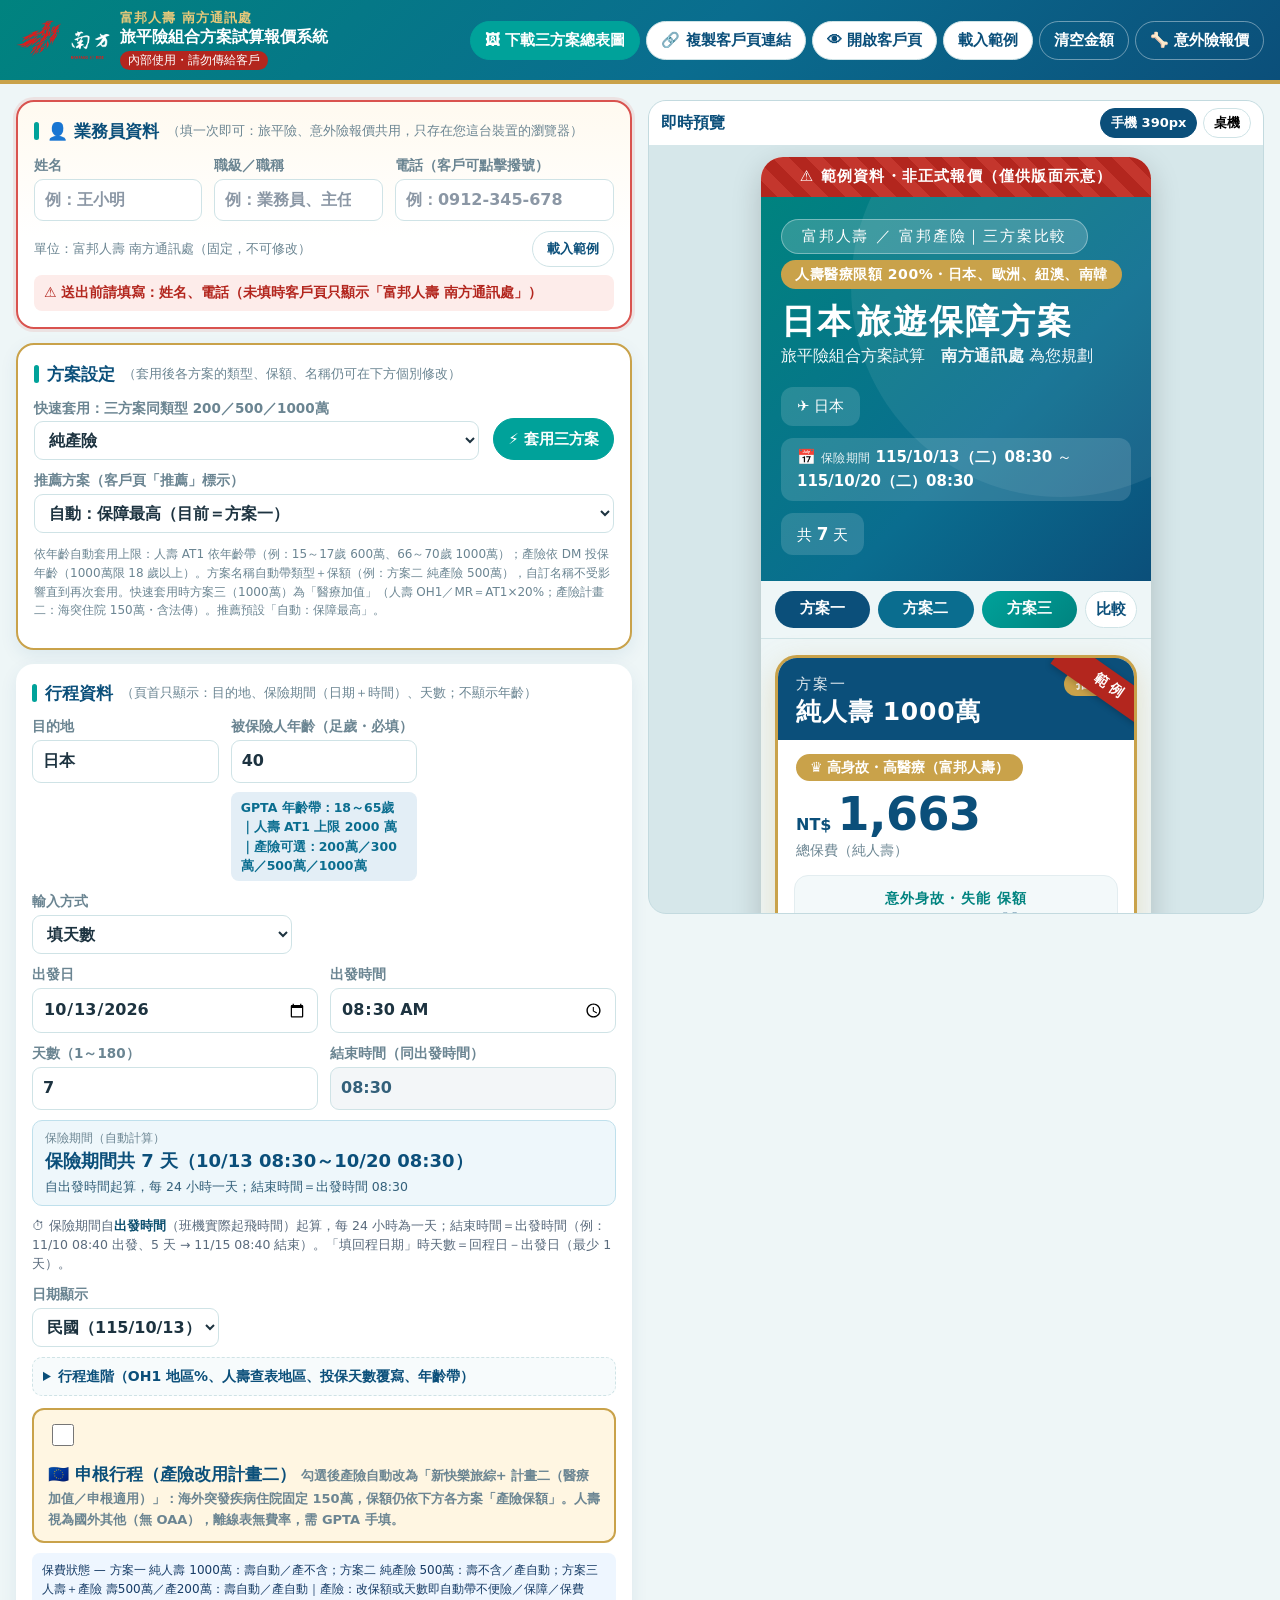
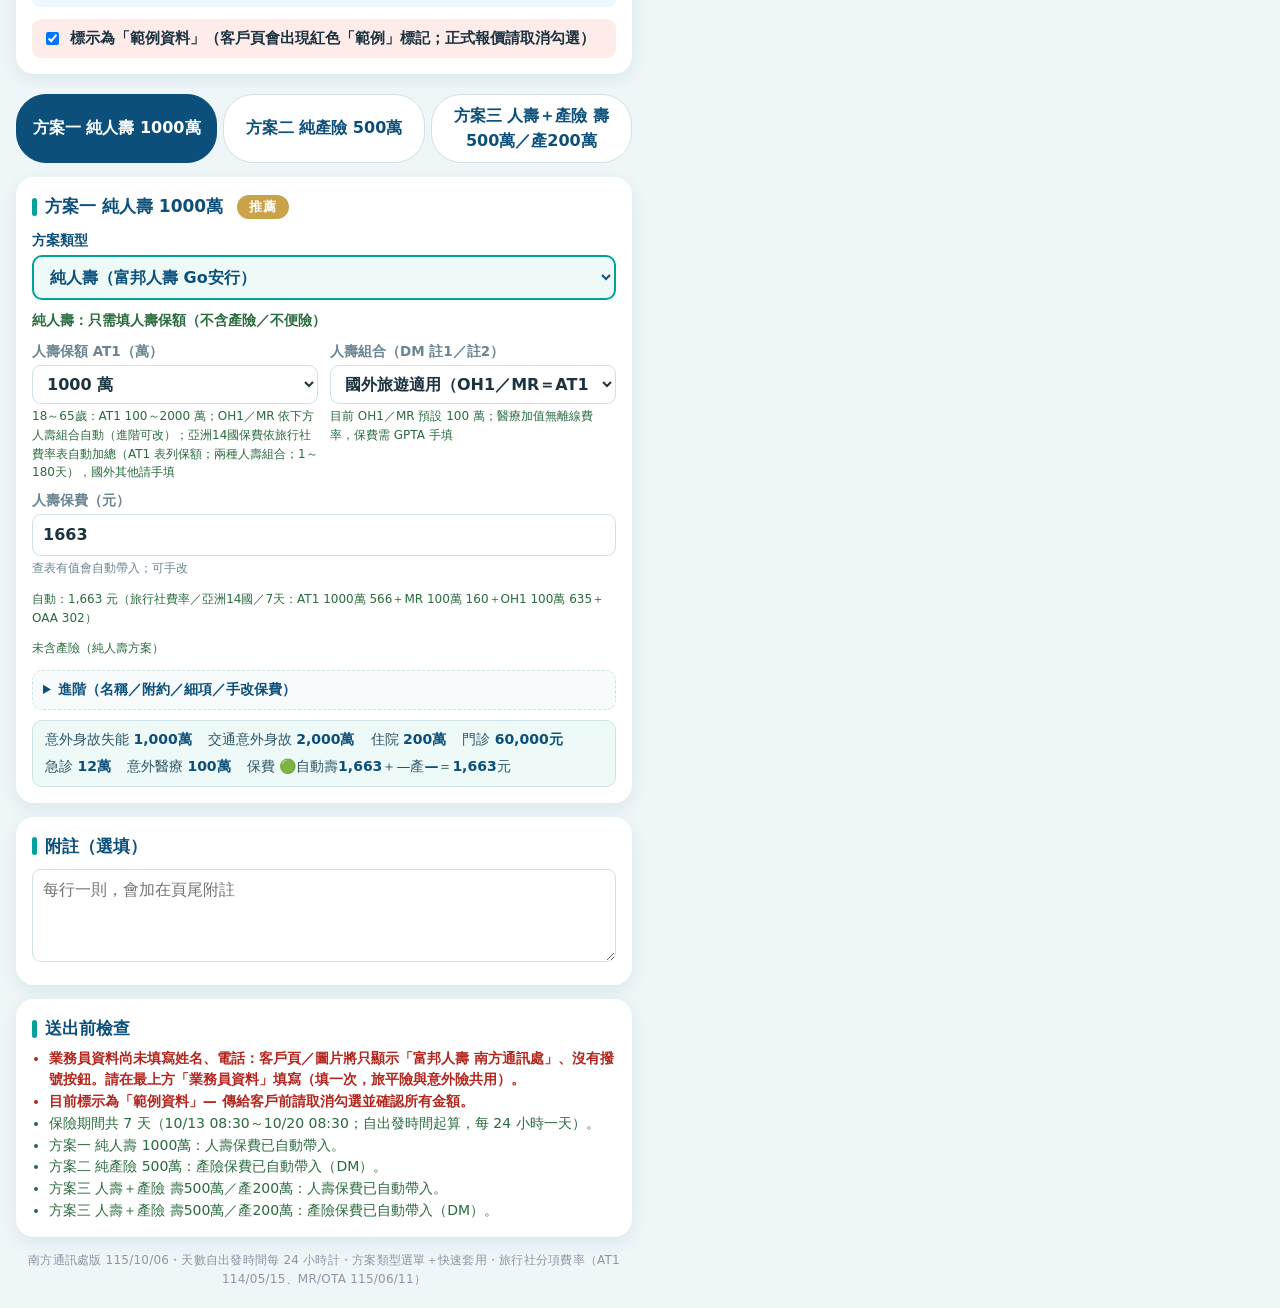
==== commit d4cfd674: "Use official Nanfang logo (fr10) Co-authored-by: toperic1836 <toperic1836@users.noreply.github.com>" ====
--- a/editor.html
+++ b/editor.html
@@ -9,14 +9,14 @@
 <meta http-equiv="Pragma" content="no-cache">
 <meta http-equiv="Expires" content="0">
 <title>旅平險組合方案試算報價系統｜富邦人壽 南方通訊處</title>
-<link rel="icon" type="image/png" href="img/favicon.png?v=20261007fr9">
-<link rel="apple-touch-icon" href="img/apple-touch-icon.png?v=20261007fr9">
-<link rel="stylesheet" href="css/style.css?v=20261007fr9">
-<link rel="stylesheet" href="css/editor.css?v=20261007fr9">
+<link rel="icon" type="image/png" href="img/favicon.png?v=20261007fr10">
+<link rel="apple-touch-icon" href="img/apple-touch-icon.png?v=20261007fr10">
+<link rel="stylesheet" href="css/style.css?v=20261007fr10">
+<link rel="stylesheet" href="css/editor.css?v=20261007fr10">
 </head>
 <body class="editor-body">
 <header class="ed-top">
-  <div class="ed-brand"><img class="ed-logo" src="img/logo.png?v=20261007fr9" alt="富邦人壽 南方通訊處" width="42" height="42"><span class="ed-brand-text"><span class="ed-slogan">富邦人壽 南方通訊處</span><span class="ed-title"><b>旅平險組合方案試算報價系統</b><span class="ed-internal">內部使用・請勿傳給客戶</span></span></span></div>
+  <div class="ed-brand"><img class="ed-logo" src="img/logo-wide.png?v=20261007fr10" alt="南方 NANFANG RISE" width="94" height="40"><span class="ed-brand-text"><span class="ed-slogan">富邦人壽 南方通訊處</span><span class="ed-title"><b>旅平險組合方案試算報價系統</b><span class="ed-internal">內部使用・請勿傳給客戶</span></span></span></div>
   <div class="ed-actions">
     <button type="button" class="btn btn-gold" id="btnSummaryPng">🖼 下載三方案總表圖</button>
     <button type="button" class="btn" id="btnCopyLink" title="把客戶頁網址（報價資料全在網址內）複製下來貼到 LINE">🔗 複製客戶頁連結</button>
@@ -157,15 +157,15 @@
   </aside>
 </div>
 
-<script src="js/vendor/pako.min.js?v=20261007fr9"></script>
-<script src="js/vendor/html2canvas.min.js?v=20261007fr9"></script>
-<script src="js/agent-profile.js?v=20261007fr9"></script>
-<script src="js/common.js?v=20261007fr9"></script>
-<script src="js/sample-data.js?v=20261007fr9"></script>
-<script src="js/presets.js?v=20261007fr9"></script>
-<script src="js/life-component-rates.js?v=20261007fr9"></script>
-<script src="js/life-rates.js?v=20261007fr9"></script>
-<script src="js/summary-export.js?v=20261007fr9"></script>
-<script src="js/editor.js?v=20261007fr9"></script>
+<script src="js/vendor/pako.min.js?v=20261007fr10"></script>
+<script src="js/vendor/html2canvas.min.js?v=20261007fr10"></script>
+<script src="js/agent-profile.js?v=20261007fr10"></script>
+<script src="js/common.js?v=20261007fr10"></script>
+<script src="js/sample-data.js?v=20261007fr10"></script>
+<script src="js/presets.js?v=20261007fr10"></script>
+<script src="js/life-component-rates.js?v=20261007fr10"></script>
+<script src="js/life-rates.js?v=20261007fr10"></script>
+<script src="js/summary-export.js?v=20261007fr10"></script>
+<script src="js/editor.js?v=20261007fr10"></script>
 </body>
 </html>
--- a/css/editor.css
+++ b/css/editor.css
@@ -328,3 +328,7 @@
 .date-row .mode-sel { grid-column: 1 / -1; max-width: 260px; }
 .date-row.mode-days .m-range, .date-row.mode-range .m-days { display: none; }
 #endTimeRO { background: #f3f6f8; color: #33607a; }
+
+/* ===== 正式 logo（白字橫式，深色頁首） ===== */
+.ed-logo { width: auto; height: 40px; border: 0; border-radius: 0; }
+@media (max-width: 480px) { .ed-logo { height: 30px; } }
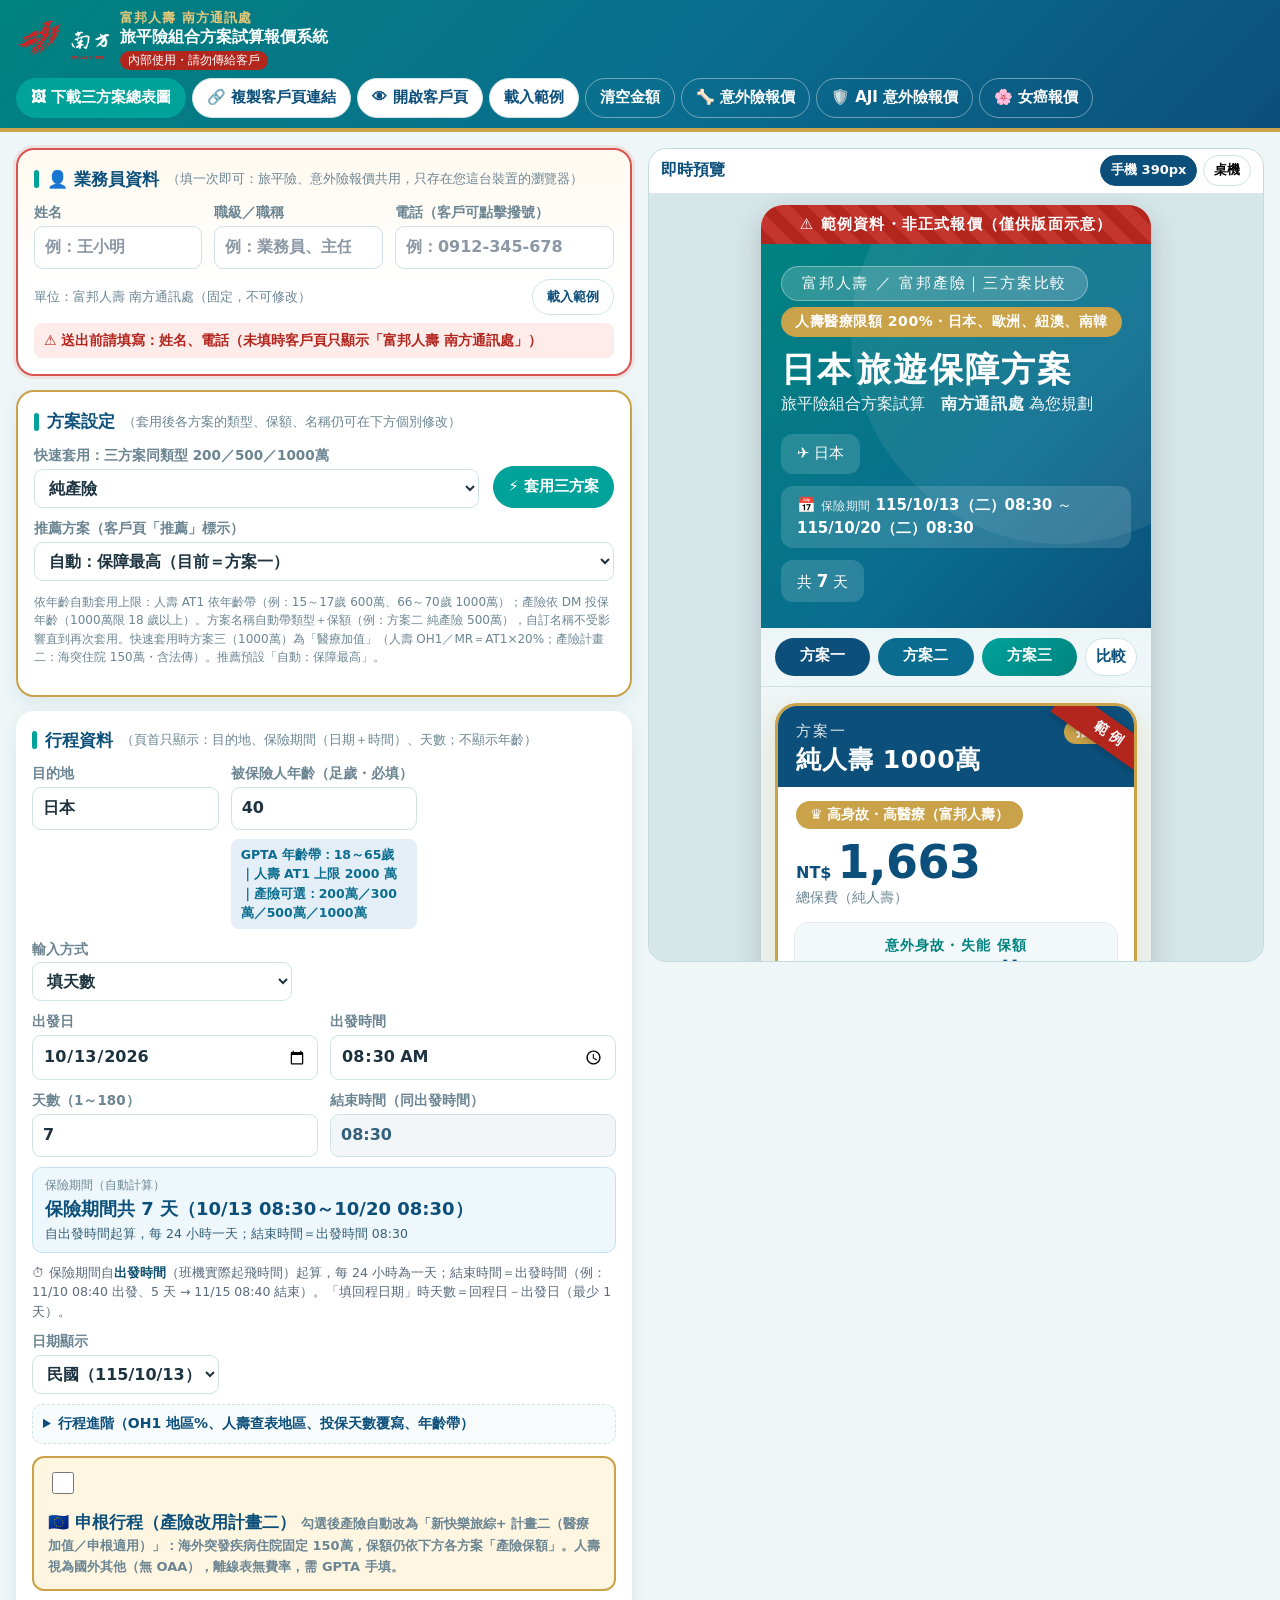
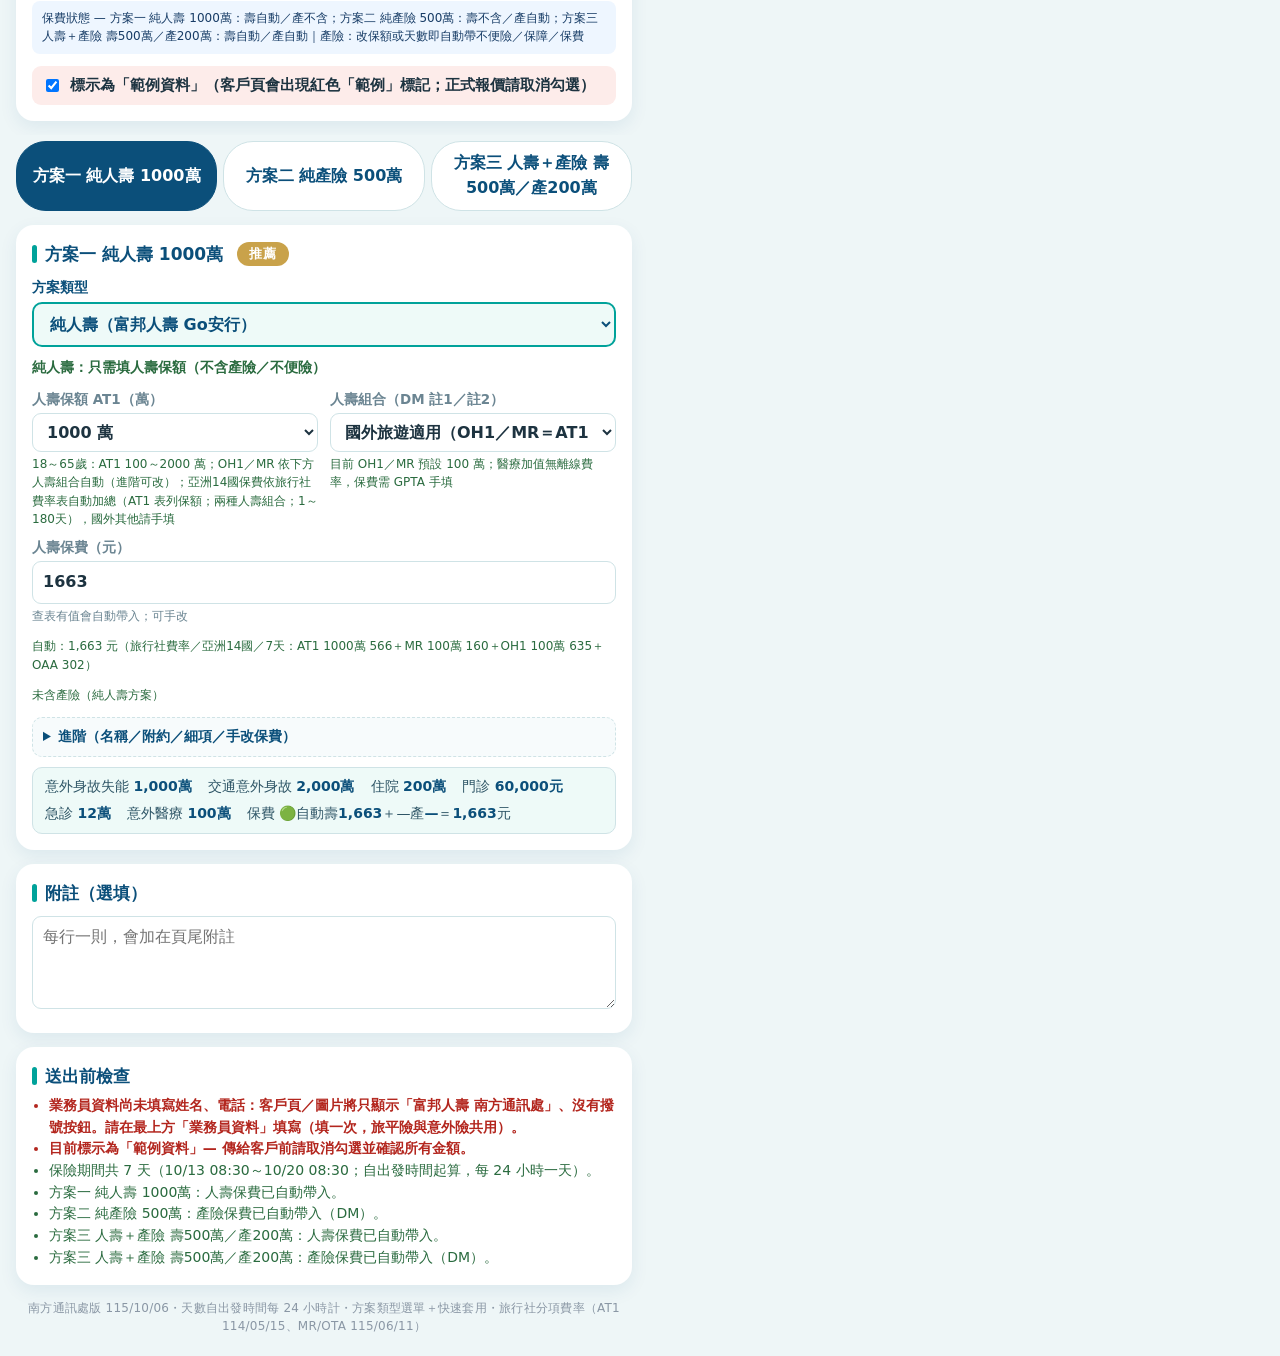
==== commit c0270654: "Add AJI accident and CLX cancer quote links in the editor header. Co-authored-by: toperic1836 <toper" ====
--- a/editor.html
+++ b/editor.html
@@ -23,7 +23,9 @@
     <button type="button" class="btn" id="btnOpenClient">👁 開啟客戶頁</button>
     <button type="button" class="btn" id="btnSample">載入範例</button>
     <button type="button" class="btn btn-ghost" id="btnClear">清空金額</button>
-    <a class="btn btn-ghost" id="lnkAccident" href="https://s193yt.github.io/accident-quote/" title="意外險保障試算報價系統">🦴 意外險報價</a>
+    <a class="btn btn-ghost" id="lnkAccident" href="https://toperic1836.github.io/accident-quote/" title="意外險保障試算報價系統">🦴 意外險報價</a>
+    <a class="btn btn-ghost" href="https://toperic1836.github.io/aji-quote/" title="安康如意 AJI 保障試算報價系統">🛡️ AJI 意外險報價</a>
+    <a class="btn btn-ghost" href="https://toperic1836.github.io/clx-quote/" title="真馨相守 CLX 女性防癌保障試算報價系統">🌸 女癌報價</a>
   </div>
 </header>
 
